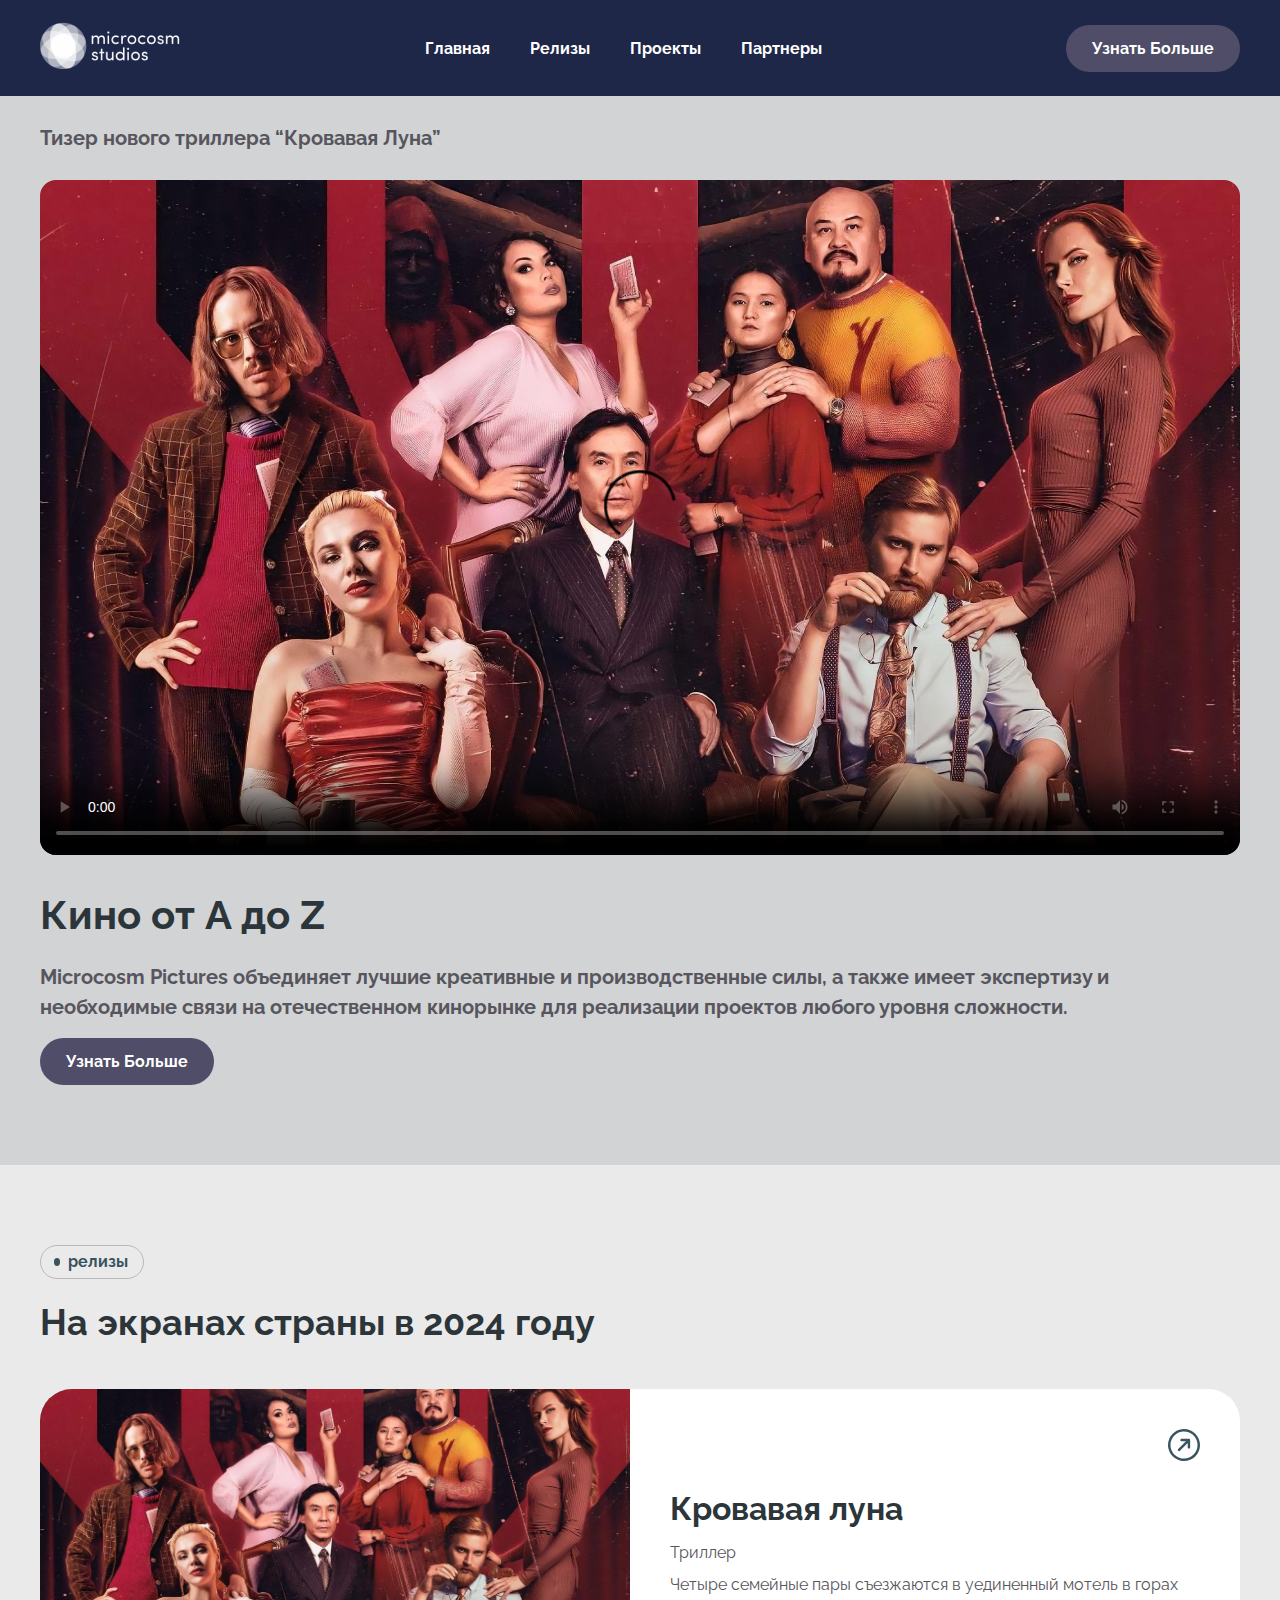
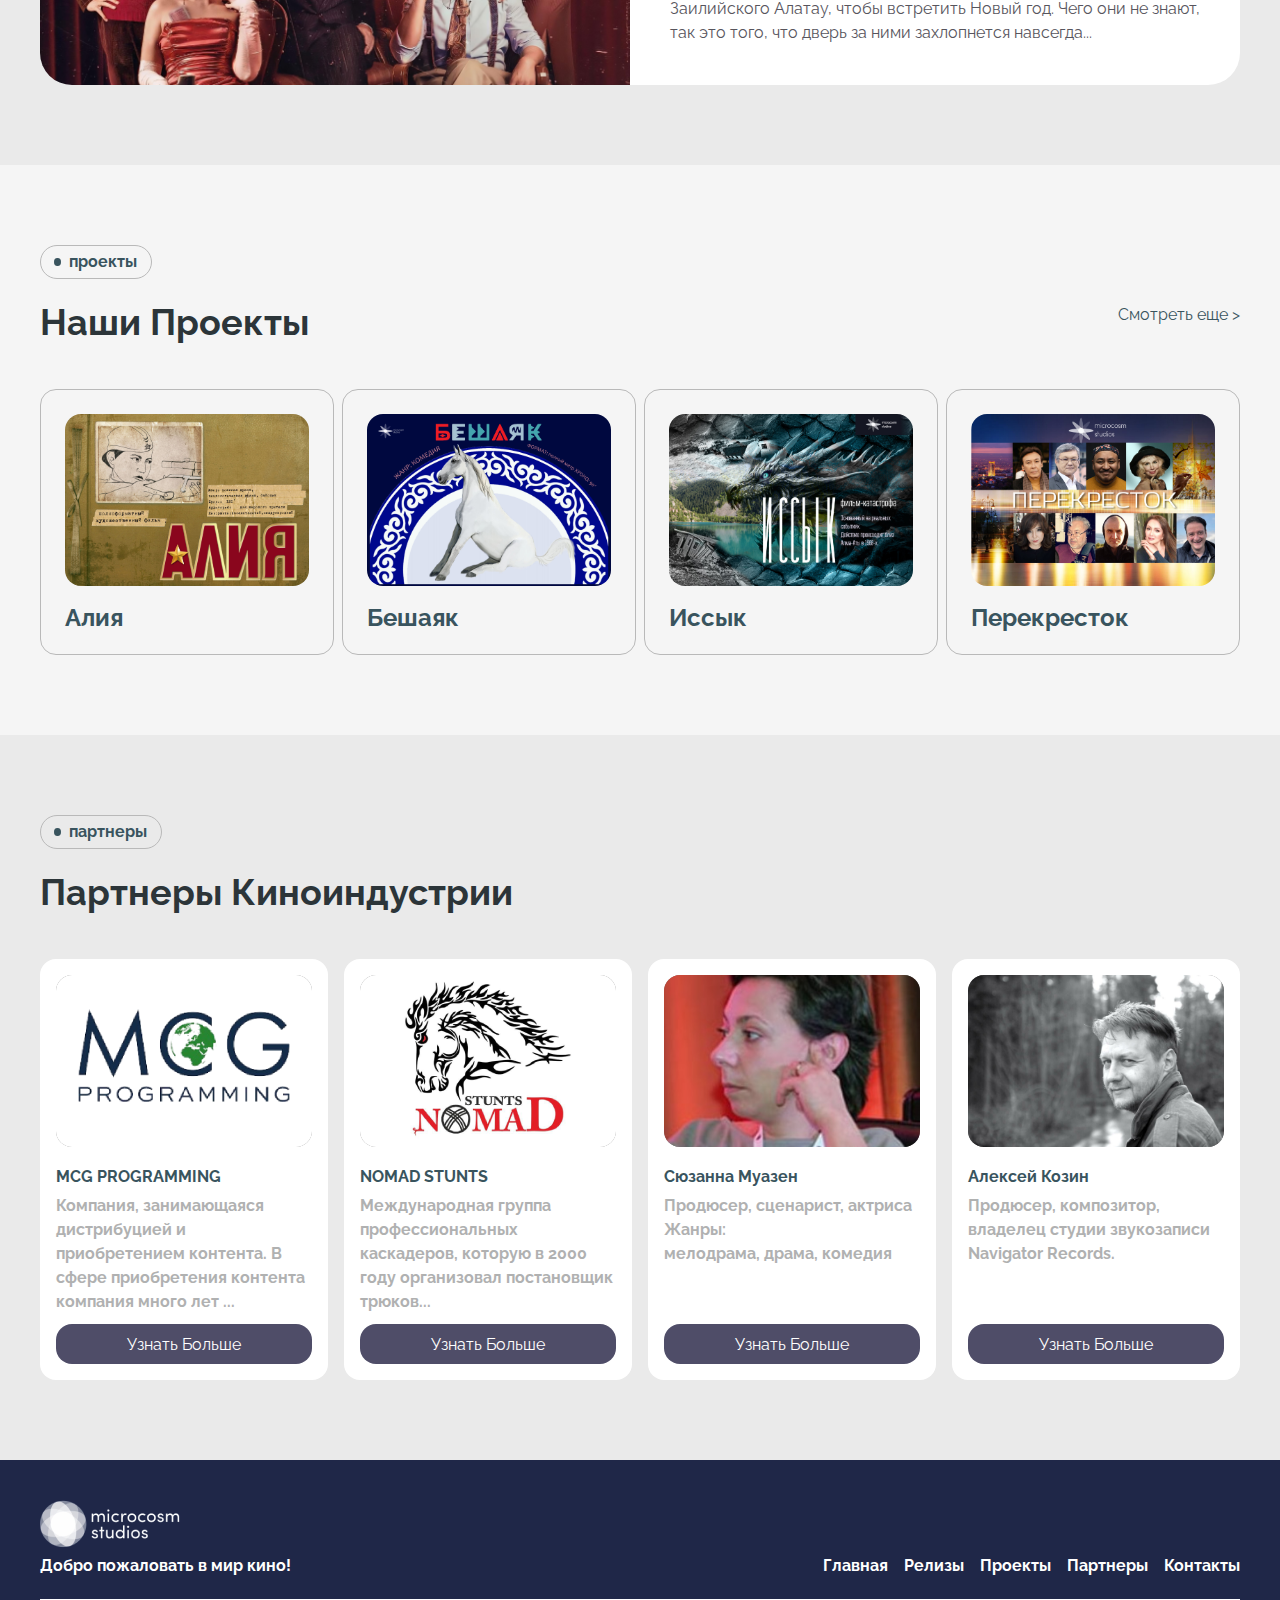
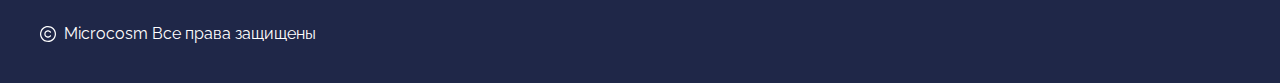
==== index.html @ 2e379f78 "Add files via upload" ====
<!DOCTYPE html>
<html lang="en">
<head>
    <meta charset="UTF-8">
    <meta name="viewport" content="width=device-width, initial-scale=1.0">
    <title>Microcosm</title>
    <link rel="stylesheet" href="main.css">
    <link rel="stylesheet" href="projects.css">
    <link rel="stylesheet" href="partners.css">
    <link rel="stylesheet" href="./releases_news.css">
    <link rel="stylesheet" href="./mediacss/mediatablet.css">
    <link rel="stylesheet" href="./mediacss/mediaphone.css">
    <link rel="stylesheet" href="https://cdnjs.cloudflare.com/ajax/libs/font-awesome/6.0.0-beta3/css/all.min.css" integrity="sha512-Fo3rlrZj/k7ujTnHg4CGR2D7kSs0v4LLanw2qksYuRlEzO+tcaEPQogQ0KaoGN26/zrn20ImR1DfuLWnOo7aBA==" crossorigin="anonymous" referrerpolicy="no-referrer" />
</head>
<body>
    <nav class="navbar">
        <div class="navbar_wrap">
            <a href="./index.html">
                <img src="./img/logo.png" alt="">
            </a>
            <ul class="nav_units">
                <a href="./index.html">
                    <li>Главная</li>
                </a>
                <a href="./releases.html">
                    <li>Релизы</li>
                </a>
                <a href="./projects.html">
                    <li>Проекты</li>
                </a>
                <a href="/partners.html">
                    <li>Партнеры</li>
                </a>
            </ul>
            <a href="./about_us.html">         
                <button class="nav_button">Узнать Больше</button>
            </a>
        </div>
    </nav>
    <header class="header">
        <div class="header_wrap">
            <p class="header_p">Тизер нового триллера “Кровавая Луна”</p>
            <div class="container">

                <video onclick="play(event)" class="player" poster="./img/player.png" src="img/teaser.mp4"
                 controls="mani">
                </video>
            </div>
            <h1 class="header_title">Кино от A до Z</h1>
            <p class="header_title_p">Microcosm Pictures объединяет лучшие креативные и производственные силы, а также имеет экспертизу и необходимые связи на отечественном кинорынке для реализации проектов любого уровня сложности.</p>
            <a href="./about_us.html">                
                <button class="nav_button header_but">Узнать Больше</button>
            </a>
        </div>

    </header>
    <section class="releases">
        <div class="releases_wrap">
            <div class="little_title">
                <div class="dot_wrap">
                    <div class="dot"></div>
                    <div class="dot_p">релизы</div>
                </div>
            </div>
            <h1 class="titlese r"> На экранах страны в 2024 году</h1>
            <a href="releases_news.html">
                <div class="r_card">
                    <img src="./img/player.png" alt="Poster" class="release_card_poster">
                    <div class="card_info_wrap">
                        <div class="icon_wrap">
                            <img src="img/arrow-circle-up-right.svg" alt="icon">
                        </div>
                        <h1 class="r_title_card">
                            Кровавая луна
                        </h1>
                        <p class="r_subtitle_card">
                            Триллер
                        </p>
                        <p class="r_title_info_card">
                            Четыре семейные пары съезжаются в уединенный мотель в горах Заилийского Алатау, чтобы встретить Новый год. Чего они не знают, так это того, что дверь за ними захлопнется навсегда...
                        </p>
                    </div>
    
                </div>
            </a>
        </div>
    </section>
    <section class="projects">
        <div class="projects_wrap">
            <div class="little_title">
                <div class="dot_wrap">
                    <div class="dot"></div>
                    <div class="dot_p">проекты</div>
                </div>
            </div>
            <div class="link_wrap_proj">
                <h1 class="titlese">Наши Проекты</h1>
                <a href="./projects.html">
                    <div class="link_to_projects">Смотреть еще ></div>
                </a>

            </div>
            <div class="cards_index_proj_wrap">
                <div class="card_projects">
                    <img src="./img/projects/Aliya.jpg" alt="icon" class="card_projects_card">
                    <h1 class="projects_card_title">Алия</h1>
                </div>
                <div class="card_projects">
                    <img src="./img/projects/Beshayak.jpg" alt="icon" class="card_projects_card">
                    <h1 class="projects_card_title">Бешаяк</h1>
                </div>
                <div class="card_projects">
                    <img src="./img/projects/Issyk.jpg" alt="icon" class="card_projects_card">
                    <h1 class="projects_card_title">Иссык</h1>
                </div>
                <div class="card_projects">
                    <img src="./img/projects/Crossroad.jpg" alt="icon" class="card_projects_card">
                    <h1 class="projects_card_title">Перекресток</h1>
                </div>
            </div>
        </div>        
    </section>
    <section class="partners">
        <div class="partners_wrap">
            <div class="little_title">
                <div class="dot_wrap">
                    <div class="dot"></div>
                    <div class="dot_p">партнеры</div>
                </div>
            </div>
            <h1 class="titlese">Партнеры Киноиндустрии</h1>
            <div class="cards_wrap_partn">
                <div class="card_partn">
                    <img src="./img/MCG.png" alt="" class="card_partn_img">
                    <h1 class="card_title_partn">MCG PROGRAMMING</h1>
                    <p class="card_info_partn">Компания, занимающаяся дистрибуцией и приобретением контента. В сфере приобретения контента компания много лет ...</p>
                    <div class="partn_but_wrap">
                        <a href="./partners_news.html">
                            <button class="partn_but">Узнать Больше</button>
                        </a>
                    </div>
                </div>
                <div class="card_partn">
                    <img src="./img/nomadstunts.png" alt="" class="card_partn_img">
                    <h1 class="card_title_partn">NOMAD STUNTS</h1>
                    <p class="card_info_partn">Международная группа профессиональных каскадеров, которую в 2000 году организовал постановщик трюков...</p>
                    <div class="partn_but_wrap">
                        <button class="partn_but">Узнать Больше</button>
                    </div>
                </div>
                <div class="card_partn">
                    <img src="./img/muazen.jpg" alt="" class="card_partn_img qqq">
                    <h1 class="card_title_partn">Сюзанна Муазен</h1>
                    <p class="card_info_partn">Продюсер, сценарист, актриса
                        Жанры: мелодрама, драма, комедия</p>
                        <div class="partn_but_wrap">
                            <button class="partn_but">Узнать Больше</button>
                        </div>
                </div>
                <div class="card_partn">
                    <img src="./img/kozin.jpg" alt="" class="card_partn_img">
                    <h1 class="card_title_partn">Алексей Козин</h1>
                    <p class="card_info_partn">Продюсер, композитор, владелец студии звукозаписи Navigator Records.</p>
                    <div class="partn_but_wrap">
                        <button class="partn_but">Узнать Больше</button>
                    </div>
                </div>
            </div>
        </div>
    </section>
    <footer class="footer">
        <div class="footer_wrap">
            <div class="footer_above_wrap">
                <div class="flex_info">
                    <a href="./index.html">
                        <img src="./img/logo.png" alt="">
                    </a>
                    <div class="sublogo">Добро пожаловать в мир кино!</div>
                </div>
                <ul class="ul_footer">
                    <a href="./index.html">
                        <li class="active_li_foot">Главная</li>
                    </a>
                    <a href="./releases.html">
                        <li class="active_li_foot">Релизы</li>
                    </a>
                    <a href="./projects.html">
                        <li class="active_li_foot">Проекты</li>
                    </a>
                    <a href="./partners.html">
                        <li class="active_li_foot">Партнеры</li>
                    </a>
                    <a href="./contacts.html">
                        <li class="active_li_foot">Контакты</li>
                    </a>
                </ul>
            </div>
            <div class="line_foot"></div>
            <div class="footer_below_wrap">
                <div class="trademark">
                    <img src="./img/copyright.svg" alt="">
                    Microcosm Все права защищены
                </div>
                <div class="link_icons">
                    <img class="tiktok icons_foot" src="" alt="">
                    <img class="insta icons_foot" src="" alt="">
                </div>
            </div>
        </div>
    </footer>
</body>
</html>
---- main.css ----
@import url('https://fonts.googleapis.com/css2?family=Lato:ital,wght@0,100;0,300;0,400;0,700;0,900;1,100;1,300;1,400;1,700;1,900&family=Raleway:ital,wght@0,100..900;1,100..900&display=swap');

:root{
    --nav_footer_color_bg : #1F2748;
    --r_color_bg: #EAEAEA;
    --button_main: #4F4D68;
    --button_main_hover: #7b7994;
    --header_bg: #D1D3D5;
    --text_light_gray: #57555D;
    --text_title_color: #2C3539;

}
* {
    font-family: 'Raleway';
}
*{
    box-sizing: border-box;
    margin: 0;
    padding: 0;
}

.navbar{
    display: flex;
    justify-content: center;
    background-color: var(--nav_footer_color_bg);
}
.navbar_wrap{
    height: 96px;
    width: 1200px;
    display: flex;
    justify-content: space-between;
    align-items: center;
}

.logo_nav{
color: white;

}
.logo_nav:hover{
    cursor: pointer;
}

.nav_units{
    display: flex;
    list-style: none;
    color: white;
    gap: 40px;
    font-weight: bold;
}

.nav_units li{
}

.nav_button{
    border: none;
    padding: 14px 26px;
    border-radius: 40px;
    background-color: var(--button_main);
    color: white;
    font-size: 16px;
    transition: background-color 0.3s ease ;
    font-weight: bold;
}

.nav_button:hover{
    background-color: var(--button_main_hover);
    cursor: pointer;
}

.player{
    width: 1200px;
    border-radius: 16px;
}
.header{
    display: flex;
    justify-content: center;
}
.header_wrap{
    width: 1200px;
}
.header{
    background-color: var(--header_bg);
}

.header_p{
    color: var(--text_light_gray);
    font-size: 20px;
    font-weight: bold;
    margin: 30px 0;
}
.header_title{
    color: var(--text_title_color);
    font-size: 40px;
    font-weight: bold;
    margin-top: 32px;
    margin-bottom: 24px;
}

.header_title_p{
    color: var(--text_light_gray);
    font-size: 20px;
    font-weight: bold;
    line-height: 150%;
    margin-bottom: 16px;
}
.header_but{
    margin-bottom: 80px;
}
.releases{
    background-color: var(--r_color_bg);
    display: flex;
    justify-content: center;
}
.dot{
    width: 8px;
    height: 8px;
    background-color: #39545E;
    border-radius: 50%;
}
.dot_p{
    width: 100%;
    font-size: 16px;
    color: #39545E;
    line-height: 150%;
    margin: 4px 0;
    font-weight: bold;
}

.releases_wrap{
    width: 1200px;
}

.little_title{
    border: 1px #B9B9B9 solid;
    width: auto;
    display: inline-block;
    padding: 0 13px;
    border-radius: 32px;
    margin-top: 80px;
}
.dot_wrap{
    display: flex;
    gap: 8px;
    align-items: center;
}

.titlese{
    font-size: 36px;
    font-weight: bold;
    line-height: 150%;
    color: var(--text_title_color);
    margin-top: 16px;
}
a{
    text-decoration: none;
}
.r_card{
    width: 100%;
    display: flex;
    border-radius: 32px;
    text-decoration: none;
    margin-top: 40px;
    transition: all 0.2s ease;
    margin-bottom: 80px;
}

.r_card:hover{
    -webkit-box-shadow: 26px 15px 131px -78px rgba(122,122,122,0.59);
    -moz-box-shadow: 26px 15px 131px -78px rgba(122,122,122,0.59);
    box-shadow: 26px 15px 131px -78px rgba(122,122,122,0.59);
}

.release_card_poster{
    width: 100%;
    height: 296px;
    object-fit: cover;
    border-top-left-radius: 32px;
    border-bottom-left-radius: 32px;
}

.card_info_wrap{
    width: 100%;
    background-color: white;
    border-top-right-radius: 32px;
    border-bottom-right-radius: 32px;
    padding-right: 40px;
}

.icon_wrap{
    margin-top: 40px;
    display: flex;
    justify-content: flex-end;
}
.r_title_card{
    margin-top: 24px;
    font-size: 32px;
    color: var(--text_title_color);
    line-height: 150%;
    margin-left: 40px;

}

.r_subtitle_card{
    margin-left: 40px;
    font-size: 16px;
    line-height: 150%;
    margin-top: 8px;
    margin-bottom: 8px;
    color: var(--text_light_gray);
}

.r_title_info_card{
    font-size: 16px;
    line-height: 150%;
    color: var(--text_light_gray);
margin-left: 40px;
}
.footer{
    background-color: var(--nav_footer_color_bg);
    color: white;
    display: flex;
    justify-content: center;
    padding-top: 40px;
    padding-bottom: 40px;
}
.footer_wrap{width: 1200px;}
.footer_above_wrap{
    display: flex;
    justify-content: space-between;
    position: relative;
}
.logo_foot{
    font-size: 32px;
    font-weight: bold;

}
.sublogo{
    font-size: 16px;
    font-weight: bold;
    margin-top: 8px;
}

.flex_info a{
    height: 48px;
    display: flex;
    width: 140px;
}
.ul_footer{
    display: flex;
    align-items: center;
    gap: 16px;
    list-style: none;
    text-align: right;
    /* margin-top: 23px; */
    height: 19px;
    position: absolute;
    bottom: 0;
    right: 0;
}
.non_active_li_foot{font-size: 16px;
color: #71736B;
font-weight: bold;}
.active_li_foot{font-size: 16px;
    font-weight: bold;}
.line_foot{
    height: 1px;
    background-color: white;
    width: 100%;
    margin-top: 24px;
}
.footer_below_wrap{display: flex;}
.trademark{
    display: flex;
    align-items: center;
    gap: 8px;
    font-size: 16px;
    margin-top: 24px;
}
.link_icons{}
.icons_foot{}


a{
    color: white;
}

.nav_units li:hover{
    color: #a2a0b6;
}

.releasesn_{
display: flex;
justify-content: center;
background-color: var(--r_color_bg);
}
.releasesn_wrap{
    width: 1200px;
}
.r_cardn{width: 400px;
background-color: white;
border-radius: 16px;
margin-top: 40px;
margin-bottom: 80px;
}
.release_card_postern{
    width: 100%;
    border-top-left-radius: 16px;
    border-top-right-radius: 16px;
    height: 296px;
    object-fit: cover;
}
.card_info_wrapn{
    padding: 40px;
}
.icon_wrapn{
    display: flex;
    align-items: center;
    justify-content: space-between;
    margin-bottom: 20px;
}
.r_title_cardn{color: #39545E;
font-size: 32px;
font-weight: bold;}
.r_subtitle_cardn{
    color: var(--text_light_gray);
    margin-bottom: 8px;
    font-size: 16px;
    font-weight: normal;
    line-height: 150%;
}
.r_title_info_cardn{
    color: var(--text_light_gray);
    font-size: 16px;
    font-weight: normal;
    line-height: 150%;

}

.releasesn_wrap a{
    display: flex;
    width: 400px;
}
---- projects.css ----
:root{
    --project_bg: #F5F5F5;
}


.projects_wrap{
    width: 1200px;
}
.projects{
    display: flex;
    justify-content: center;
    background-color: var(--project_bg);
}
.card_projects{
    width: 320px;
    height: auto;
    border: solid 1px #B9B9B9;
    border-radius: 16px;
    padding: 24px;
    padding-bottom: 24px;
    margin-bottom: 80px;
    margin-top: 40px;
}
.card_projects_card{
    width: 100%;
  border-radius: 16px;
  height: 172px;
  object-fit: cover;
}
.p_projects{
    font-size: 16px;
    margin-top: 20px;
    line-height: 150%;
    font-weight: bold;
    color: #39545E;
}
.projects_card_title{
    font-size: 24px;
    line-height: 100%;
    color: #39545E;
    margin-top: 16px;
    
}

.cards_index_proj_wrap{
    display: flex;
    gap: 8px;
    justify-content: space-between;
}

.link_wrap_proj{
    display: flex;
    justify-content: space-between;
    align-items: center;
}

.link_to_projects{
    font-size: 16px;
    color: #39545E;
}
---- partners.css ----
.partners{
 background-color: #EAEAEA;
 display: flex;
 justify-content: center;
}
.partners_wrap{
    width: 1200px;
}
.cards_wrap_partn{
    display: flex;
    gap: 16px;
}
.card_partn{
    background-color: white;
    width: auto;
    height: auto;
    padding: 16px;
    border-radius: 16px;
    position: relative;
    margin-top: 40px;
    margin-bottom: 80px;
}
.card_partn_img{
    width: 256px;
    height: 172px;
    background-color: gray;
    border-radius: 16px;
    border: none;
    object-fit: cover;
}
.qqq{
    object-position: 0px -40px;
}
.card_title_partn{
    color: #39545E;
    font-size: 16px;
    font-weight: bold;
    margin-top: 16px;
    margin-bottom: 8px;
}
.card_info_partn{
    font-size: 16px;
    color: #B0B1B1;
    font-weight: bold;
    line-height: 150%;
}
.partn_but_wrap{
    display: flex;
    flex-direction: column;
    justify-content: flex-end;
    height: 40px;
    margin-top: 10px;
}
.partn_but{
    position: absolute;
    bottom: 16px;
    height: 40px;
    width: 256px;
    border-radius: 16px;
    background-color: #4F4D68;
    border: transparent solid;
    color: white;
    cursor: pointer;
    font-size: 16px;
    transition: background-color 0.3s ease;
}

.partn_but:hover{
    background-color: #7b7994;
}


.partners_page{
    display: flex;
    justify-content: center;
}

.partners_page_wrap{
    width: 1200px;
}
.project_page_cards_wrap{
    display: flex;

}

.partners_newer{
    justify-content: center;    
    display: flex;
    background-color: #EAEAEA;
}
.partners_newer_wrap{
    width: 1200px;
    padding: 80px 0;
}
.partners_newer_h1{
    font-size: 40px;
    font-weight: bold;
    color: #162024;
    margin-bottom: 24px;
}
.partners_newer_p{
    font-size: 16px;
    line-height: 150%;
    font-weight: bold;
    color: #162024;
}

.basic_bg{
    display: flex;
    justify-content: center;
    background-color: #EAEAEA;
}
.basic_wrap_bg{
    width: 1200px;
    padding: 80px 0;
}
.aboutus_h1{
    color: #162024;
    font-size: 40px;
    font-weight: bold;
}
.aboutus_p{
    color: #162024;
    font-size: 16px;
    margin-top: 16px;
    font-weight: bold;
    line-height: 150%;
}

.bold{
    font-weight: bolder;
}

.mona{
    margin-top: 0px;
}

.we{
    margin-bottom: 0px !important;
}

.wq{
    margin-top: 16px !important;
}
.lp{
    justify-content: unset !important;
}
---- releases_news.css ----
@import url('https://fonts.googleapis.com/css2?family=Montserrat:ital,wght@0,100..900;1,100..900&display=swap');
.header_releases_news{
    position: relative;
    display: flex;
    justify-content: center;
    font-family: 'Montserrat';
}
.img_header_r{
    position: absolute;
    top: 0;
    left: 0;
    width: 100vw;
    height: 560px;
    object-fit: cover;
    z-index: -1;
}

.gradient{
    position: absolute;
    top:0;
    left: 0;
    width: 100vw;
    height: 560px;
    background: rgb(0,0,0);
    background: linear-gradient(180deg, rgba(0,0,0,0.4556022237996761) 0%, rgba(0,0,0,0.12507001091452208) 45%, rgba(0,212,255,0) 100%);
}
.header_releases_news_wrap{
    width: 1200px;
    display: flex;
    flex-direction: column;
    justify-content: center;
    height: 560px;
}
.wrap_above_header_r{
    display: flex;
    align-items: center;
    gap: 16px;
}
.header_line_r{
    width: 64px;
    height: 4px;
    background-color: white;
}
.above_title_hr{
    font-size: 24px;
    font-weight: bold;
    color: white;

}
.title_header_r{
    margin-top: 24px;
    font-size: 70px;
    font-weight: bold;
    color: white;
}

.header_releases_news_info{
    display: flex;
    justify-content: center;
}
.header_releases_news_info_wrapone{
    background-color: var(--r_color_bg);
    padding: 80px 120px;
}
.title_header_releases{
    color: #323232;
    margin-bottom: 24px;
    font-size: 32px;
    font-weight: bold;
}
.subtitle_header_releases{
    color: #3F3F3F;
    font-size: 24px;
    font-weight: bold;

}
.header_releases_news_info_wraptwo{
    color: white;
    background-color: #4D4D4D;
    padding: 80px 120px;
    position: relative;
}
.title_header_releases_two{
    font-size: 32px;
    font-weight: bold;
    width: 292px;
}

.staff_white{}
.staff_gray{}
.line_info_releases{
    width: 433px;
    height: 1px;
    background-color: white;
    margin-top: 12px;
    margin-bottom: 12px;
}
.title_gray{
    color: #B0B1B1;
}
.subtitle_gray{
    margin-top: 12px;
    color: #B0B1B1;
    font-size: 12px;
    font-weight: bold;
}

.staff_wrap_all{
position: relative;
font-size: 16px;
margin-top: 24px;
font-weight: bold;
}
.staff_wrap{

}
.staff_wrap_two{
position: absolute;
top: 0;
right: 0;
display: flex;
flex-direction: column;
gap: 25px;
color: #B0B1B1;
}

.end_of_releases{
    position: absolute;
    bottom: 80px;
}
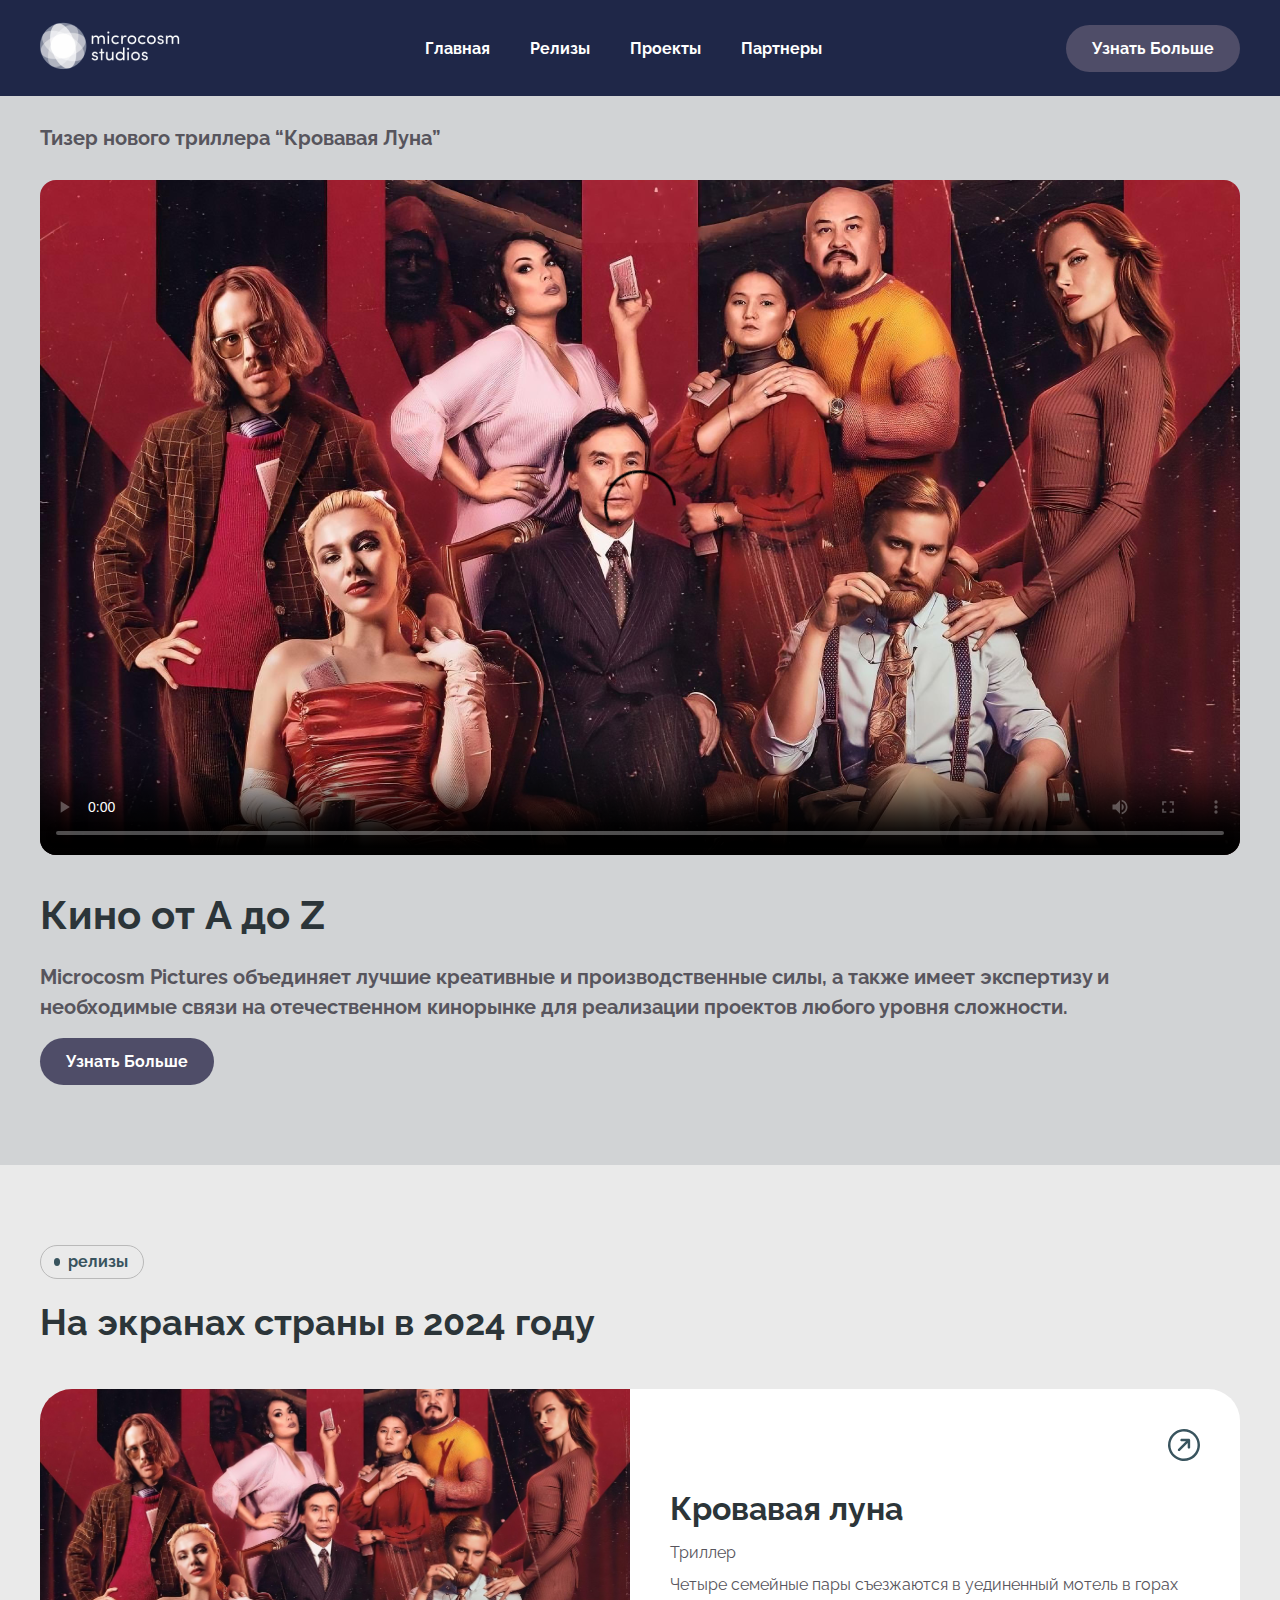
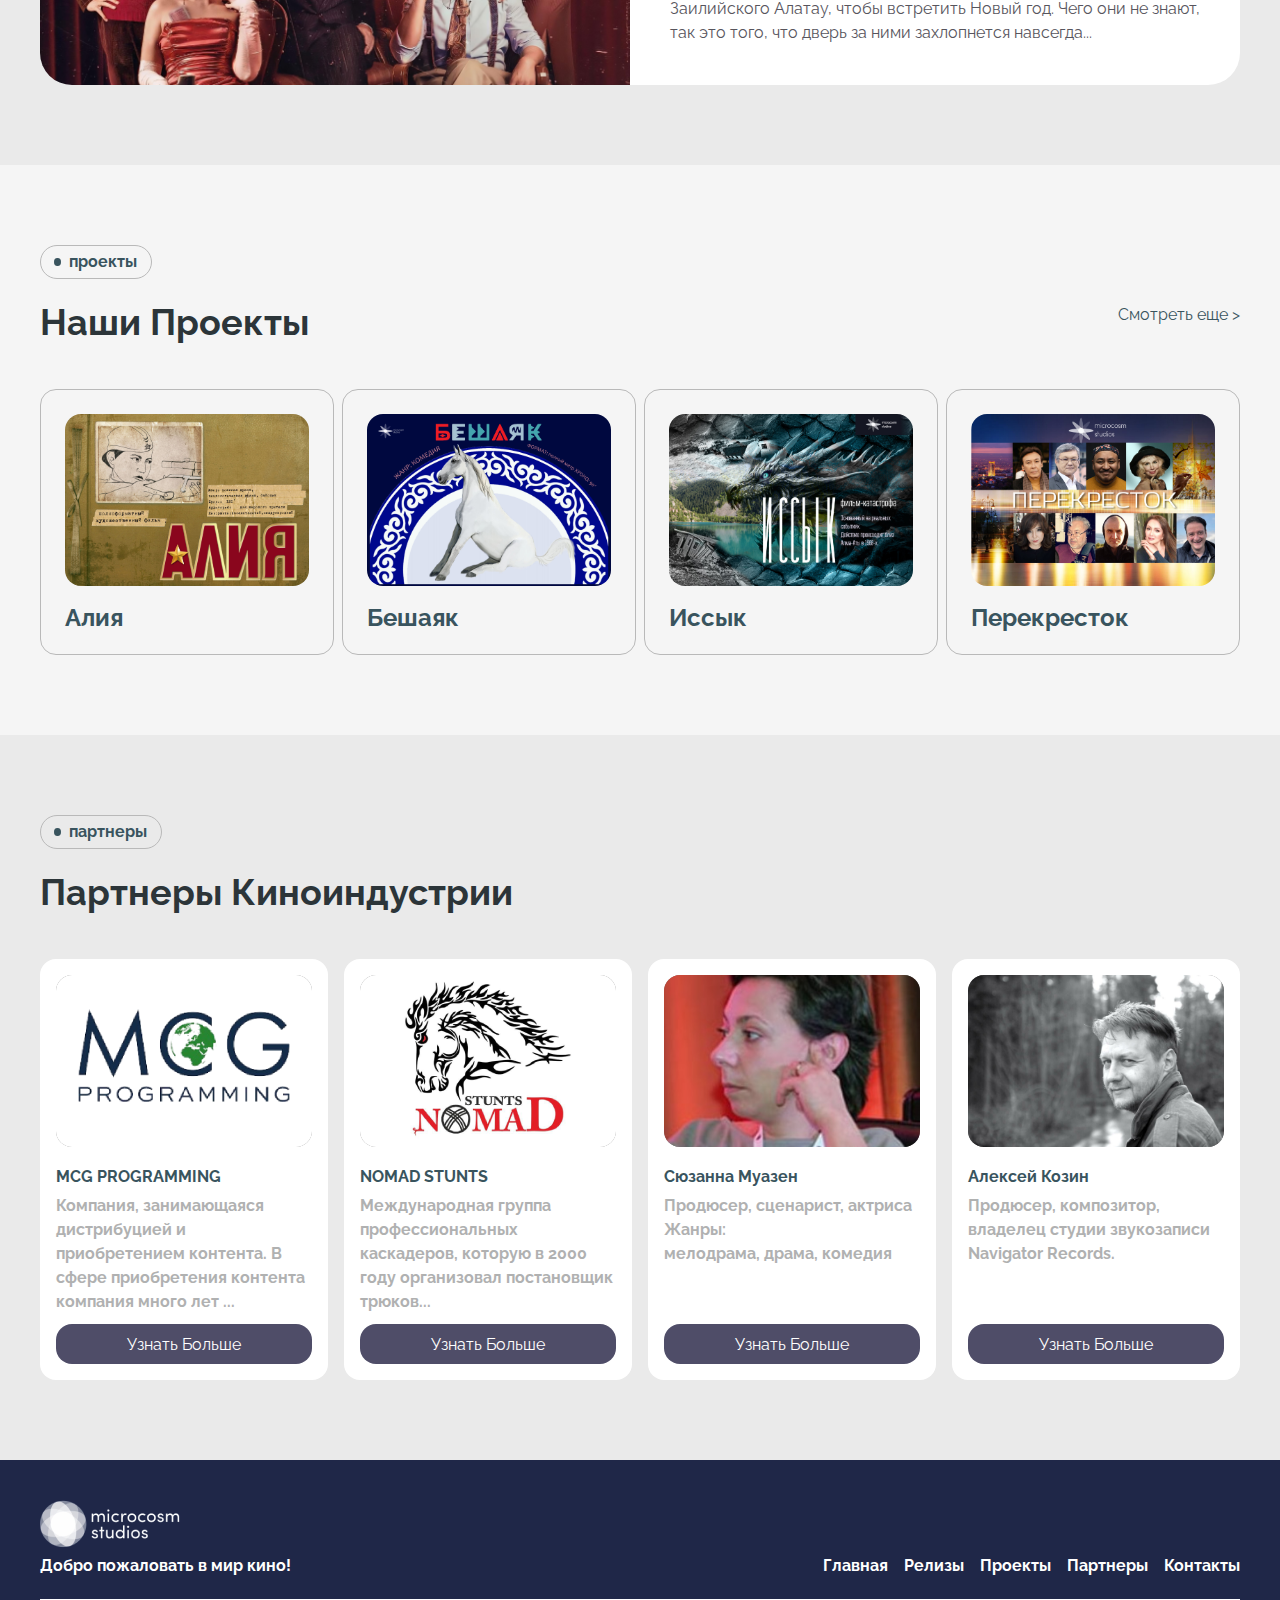
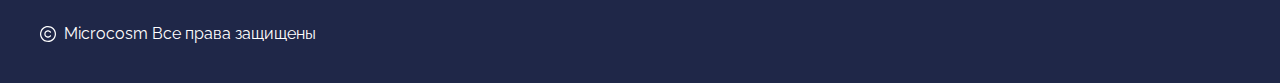
==== commit 29415334: "send" ====
--- a/index.html
+++ b/index.html
@@ -28,7 +28,7 @@
                 <a href="./projects.html">
                     <li>Проекты</li>
                 </a>
-                <a href="/partners.html">
+                <a href="./partners.html">
                     <li>Партнеры</li>
                 </a>
             </ul>
